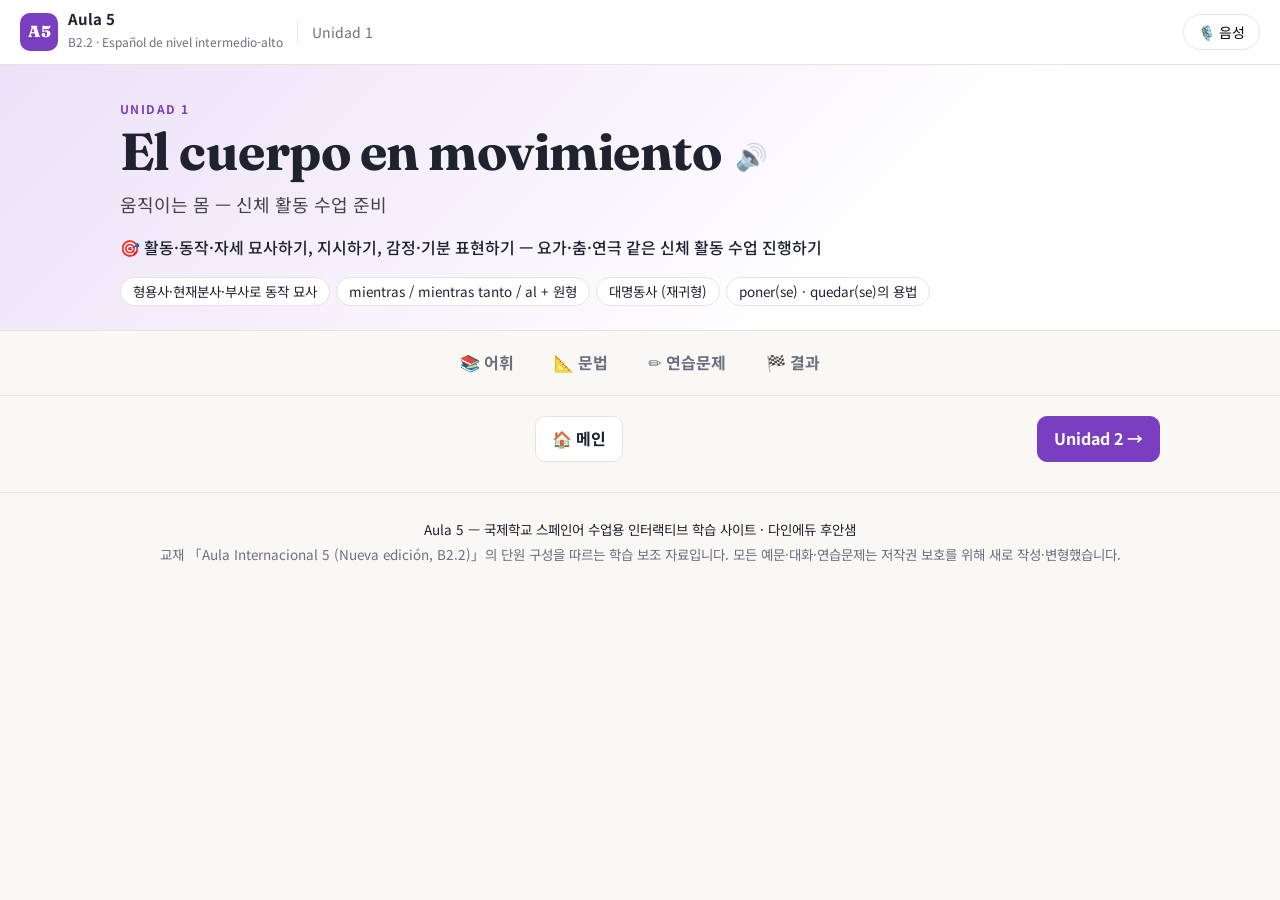
==== unit.html @ e6a2d442 "Aula 5 interactive study site: main page, units, auto-graded exercises, Spanish TTS Co-Authored-By: " ====
<!DOCTYPE html>
<html lang="ko">
<head>
<meta charset="utf-8">
<meta name="viewport" content="width=device-width, initial-scale=1">
<title>Aula · 인터랙티브 스페인어</title>
<link rel="icon" href="data:image/svg+xml,<svg xmlns=%22http://www.w3.org/2000/svg%22 viewBox=%220 0 100 100%22><text y=%22.9em%22 font-size=%2290%22>🇪🇸</text></svg>">
<link rel="stylesheet" href="assets/app.css?v=3">
<script src="assets/tts.js?v=3"></script>
<script src="assets/engine.js?v=3"></script>
<script src="data/config.js?v=3"></script>
</head>
<body>
<div id="app"></div>
<script>AULA.boot('unit');</script>
</body>
</html>
---- assets/app.css ----
@import url('https://fonts.googleapis.com/css2?family=Noto+Sans+KR:wght@400;500;700;900&family=Fraunces:opsz,wght@9..144,600;9..144,800&display=swap');
:root{--c:#d6402f;--c2:#f7d9d4;--ink:#1f2330;--mut:#6b7080;--bg:#faf8f5;--card:#fff;--line:#e8e4dd;--ok:#1f9d55;--okb:#e3f6ea;--bad:#d93636;--badb:#fde8e8;--mid:#c98a00;--midb:#fff4d6;--r:14px}
*{box-sizing:border-box}
body{margin:0;font-family:'Noto Sans KR',system-ui,-apple-system,'Segoe UI',sans-serif;color:var(--ink);background:var(--bg);line-height:1.6;font-size:16px}
a{color:inherit}
.muted{color:var(--mut)}
.wrap{max-width:1080px;margin:0 auto;padding:0 20px}
.top{position:sticky;top:0;z-index:20;display:flex;align-items:center;gap:14px;padding:10px 20px;background:rgba(255,255,255,.92);backdrop-filter:blur(8px);border-bottom:1px solid var(--line)}
.brand{display:flex;align-items:center;gap:10px;text-decoration:none}
.brand b{display:block;font-size:15px;line-height:1.2}.brand small{color:var(--mut);font-size:12px}
.logo{display:grid;place-items:center;width:38px;height:38px;border-radius:10px;background:var(--c);color:#fff;font-weight:900;font-family:Fraunces,serif}
.crumb{color:var(--mut);font-size:14px;border-left:1px solid var(--line);padding-left:14px}
.gear{margin-left:auto;border:1px solid var(--line);background:#fff;border-radius:999px;padding:6px 14px;cursor:pointer;font:inherit;font-size:14px}
.hero{max-width:1080px;margin:0 auto;padding:44px 20px 20px;display:grid;grid-template-columns:1.5fr 1fr;gap:28px;align-items:start}
.eyebrow{text-transform:uppercase;letter-spacing:.12em;font-size:12px;font-weight:700;color:var(--c);margin:0 0 6px}
h1{font-family:Fraunces,'Noto Sans KR',serif;font-size:clamp(32px,5vw,52px);line-height:1.05;margin:0 0 12px;letter-spacing:-.01em}
.lead{font-size:17px;color:#3b4050;margin:0 0 20px}
.stats{display:grid;grid-template-columns:repeat(4,1fr);gap:10px}
.stats div{background:var(--card);border:1px solid var(--line);border-radius:var(--r);padding:12px;text-align:center}
.stats b{display:block;font-size:24px;color:var(--c);font-family:Fraunces,serif}.stats span{font-size:12px;color:var(--mut)}
.howto{background:var(--card);border:1px solid var(--line);border-radius:var(--r);padding:18px 20px;border-top:5px solid var(--c)}
.howto h3{margin:0 0 6px}.howto ol{margin:0 0 12px;padding-left:20px;font-size:14.5px}
.gridhead{display:flex;justify-content:space-between;align-items:center;gap:14px;flex-wrap:wrap;margin:20px 0 14px}
.gridhead h2{margin:0}
.search{flex:1;max-width:420px;padding:11px 16px;border:1px solid var(--line);border-radius:999px;font:inherit;background:#fff}
.grid{display:grid;grid-template-columns:repeat(auto-fill,minmax(300px,1fr));gap:16px;margin-bottom:40px}
.ucard{display:flex;gap:14px;background:var(--card);border:1px solid var(--line);border-radius:var(--r);padding:18px;text-decoration:none;transition:.15s}
.ucard:hover{transform:translateY(-3px);box-shadow:0 10px 26px rgba(0,0,0,.08);border-color:var(--c)}
.unum{font-family:Fraunces,serif;font-size:34px;font-weight:800;color:var(--c);line-height:1}
.ubody{flex:1;min-width:0}.ubody h3{margin:0;font-size:19px}.ubody .ko{margin:0;color:var(--mut);font-size:14px}
.ubody .goal{font-size:13.5px;margin:8px 0}
.tags{display:flex;flex-wrap:wrap;gap:5px}.tags span{font-size:11.5px;background:var(--c2);color:#5a2a22;border-radius:999px;padding:2px 9px}
.prog{display:flex;align-items:center;gap:8px;margin-top:10px}.bar{flex:1;height:6px;background:#eee;border-radius:9px;overflow:hidden}.bar i{display:block;height:100%;background:var(--c)}
.prog small{color:var(--mut);font-size:12px;white-space:nowrap}
.uhero{background:linear-gradient(135deg,var(--c2),#fff 70%);border-bottom:1px solid var(--line);padding:34px 0 24px}
.uhero .ko{font-size:18px;color:#444;margin:0}.uhero .goal{font-weight:500}
.can{display:flex;flex-wrap:wrap;gap:6px;padding:0;list-style:none;margin:8px 0 0}.can li{background:#fff;border:1px solid var(--line);border-radius:999px;padding:3px 12px;font-size:13.5px}
.tabs{position:sticky;top:59px;z-index:15;display:flex;gap:4px;justify-content:center;background:var(--bg);padding:10px;border-bottom:1px solid var(--line);overflow-x:auto}
.tabs button{border:0;background:transparent;font:inherit;font-weight:700;padding:9px 18px;border-radius:999px;cursor:pointer;color:var(--mut);white-space:nowrap}
.tabs button.on{background:var(--c);color:#fff}
.pane{padding:24px 0 10px}
.phead{display:flex;justify-content:space-between;align-items:center;gap:10px;flex-wrap:wrap;margin-bottom:10px}.phead h2{margin:0}
.row{display:flex;gap:8px;align-items:center;flex-wrap:wrap}
.btn{background:var(--c);color:#fff;border:1px solid var(--c);border-radius:10px;padding:9px 16px;font:inherit;font-weight:700;cursor:pointer;text-decoration:none;display:inline-block}
.btn.ghost{background:#fff;color:var(--ink);border-color:var(--line)}
.btn.sm{padding:5px 11px;font-size:13.5px}
.btn:hover{filter:brightness(1.05)}
.spk{border:0;background:transparent;cursor:pointer;font-size:15px;padding:0 4px;opacity:.75;vertical-align:middle}.spk:hover{opacity:1;transform:scale(1.15)}.spk.big{font-size:26px}
.vg{margin:18px 0 8px;font-size:16px;color:var(--c)}
.vgrid{display:grid;grid-template-columns:repeat(auto-fill,minmax(190px,1fr));gap:8px}
.vcard{display:flex;flex-direction:column;align-items:flex-start;text-align:left;background:#fff;border:1px solid var(--line);border-radius:12px;padding:10px 12px;cursor:pointer;font:inherit}
.vcard:hover{border-color:var(--c)}
.vcard .es{font-weight:700}.vcard .kr{font-size:13px;color:var(--mut)}
.cards .vcard .kr{visibility:hidden}.cards .vcard.show .kr{visibility:visible}.cards .vcard{min-height:74px}
.gcard{background:#fff;border:1px solid var(--line);border-radius:var(--r);padding:18px 20px;margin-bottom:14px;border-left:5px solid var(--c)}
.gcard h3{margin:0 0 6px}.gcard p{margin:6px 0}
.tscroll{overflow-x:auto}
.gt{border-collapse:collapse;margin:8px 0;min-width:280px}.gt th,.gt td{border:1px solid var(--line);padding:6px 12px;text-align:left;font-size:15px}.gt th{background:var(--c2)}
.gex{list-style:none;padding:0;margin:8px 0}.gex li{padding:4px 0;border-bottom:1px dashed var(--line)}.gex small{display:block;color:var(--mut);margin-left:28px}
.tip{background:#fffbea;border-radius:10px;padding:8px 12px;font-size:14.5px}
.jump{display:flex;flex-wrap:wrap;gap:4px}.jump a{display:grid;place-items:center;width:30px;height:30px;border-radius:8px;background:#fff;border:1px solid var(--line);text-decoration:none;font-size:13px;font-weight:700}
.ex{background:#fff;border:1px solid var(--line);border-radius:var(--r);padding:18px 20px;margin-bottom:18px;scroll-margin-top:120px}
.exh{display:flex;gap:12px;align-items:flex-start}.exh h3{margin:0;font-size:17.5px}.exh p{margin:2px 0 0;font-size:14px}
.exn{display:grid;place-items:center;min-width:32px;height:32px;border-radius:50%;background:var(--c);color:#fff;font-weight:900}
.score{margin-left:auto;font-weight:900;border-radius:999px;padding:2px 12px;font-size:14px}.score.ok{background:var(--okb);color:var(--ok)}.score.mid{background:var(--midb);color:var(--mid)}
.exb{margin:12px 0}
.items{padding-left:24px;margin:8px 0}.items>li{margin:10px 0;line-height:2.1}
.line{display:inline}
.blank{font:inherit;border:0;border-bottom:2px solid #b9bdc8;background:#f6f7fa;border-radius:6px 6px 0 0;padding:1px 6px;margin:0 3px;color:#123;min-width:4ch}
select.blank{border:1px solid #c9ccd5;border-radius:8px;padding:3px 6px;background:#fff;cursor:pointer}
.blank:focus{outline:2px solid var(--c);outline-offset:1px}
.blank.wide{flex:1;min-width:220px;padding:6px 10px}
.right{background:var(--okb)!important;border-color:var(--ok)!important}
.wrong{background:var(--badb)!important;border-color:var(--bad)!important}
.sol{color:var(--bad);font-size:13.5px;font-weight:700;margin:0 6px}
.hint{display:block;color:var(--mut);font-size:13px;line-height:1.4}
.wordbox{display:flex;flex-wrap:wrap;gap:6px;background:#f4f1ec;border-radius:10px;padding:10px;margin-bottom:6px}.wordbox span{background:#fff;border:1px solid var(--line);border-radius:8px;padding:2px 10px;font-size:14.5px}
.reading{background:#f8f6f2;border-radius:12px;padding:14px 16px;margin:10px 0;line-height:1.75}
.reading.hide{filter:blur(6px);user-select:none;pointer-events:none;max-height:140px;overflow:hidden}
.dlgbox .dl{display:flex;gap:10px;padding:4px 6px;border-radius:8px;cursor:pointer}.dl:hover,.dl.now{background:var(--c2)}
.dl b{min-width:74px;color:var(--c)}.dl small{display:block;color:var(--mut);font-size:13px}
.mc .q{font-weight:500}
.opts{display:flex;flex-wrap:wrap;gap:6px;margin-top:4px}
.opt{display:flex;align-items:center;gap:6px;border:1px solid var(--line);border-radius:10px;padding:3px 12px;cursor:pointer;background:#fff;line-height:1.6}
.opt:has(input:checked){border-color:var(--c);background:var(--c2)}
.opt input{accent-color:var(--c)}
.seg{display:inline-flex;border:1px solid var(--line);border-radius:10px;overflow:hidden;flex-wrap:wrap}
.seg button{border:0;border-right:1px solid var(--line);background:#fff;font:inherit;font-size:14px;padding:3px 12px;cursor:pointer}
.seg button:last-child{border-right:0}
.seg button.on{background:var(--c);color:#fff}
.seg button.ans{box-shadow:inset 0 -3px 0 var(--ok)}
.seg.right,.seg.wrong{border-width:2px}
.tfrow{display:flex;justify-content:space-between;gap:12px;align-items:center;flex-wrap:wrap;line-height:1.5!important}
.match{display:grid;gap:8px}.mrow{display:grid;grid-template-columns:1fr 24px 1.2fr;gap:8px;align-items:center;border-bottom:1px dashed var(--line);padding-bottom:6px}
.arrow{color:var(--mut)}
.sortw{display:grid;gap:8px}.srow{display:flex;justify-content:space-between;align-items:center;gap:10px;flex-wrap:wrap;border-bottom:1px dashed var(--line);padding-bottom:6px}.sw{font-weight:700}
.ans{min-height:44px;border:2px dashed #c9ccd5;border-radius:10px;padding:5px;display:flex;flex-wrap:wrap;gap:5px;line-height:1.4}
.pool{display:flex;flex-wrap:wrap;gap:5px;margin-top:6px;line-height:1.4}
.chip{border:1px solid var(--line);background:#fff;border-radius:8px;padding:5px 11px;font:inherit;cursor:pointer;box-shadow:0 1px 0 rgba(0,0,0,.08)}
.ans .chip{background:var(--c2);border-color:var(--c)}
textarea{width:100%;font:inherit;border:1px solid var(--line);border-radius:10px;padding:10px;margin-top:8px}
.model{background:var(--okb);border-radius:10px;padding:10px 14px;margin-top:10px}
.tips{font-size:14.5px;margin:6px 0}
.accents{display:flex;gap:4px;align-items:center;flex-wrap:wrap;margin-top:8px}.accents button{border:1px solid var(--line);background:#fff;border-radius:6px;min-width:30px;padding:2px 6px;cursor:pointer;font:inherit}
.exbar{display:flex;gap:8px;flex-wrap:wrap}
.fb{display:none;margin-top:10px;padding:10px 14px;border-radius:10px;font-weight:700}.fb.show{display:block}.fb.ok{background:var(--okb);color:var(--ok)}.fb.mid{background:var(--midb);color:var(--mid)}.fb.bad{background:var(--badb);color:var(--bad)}
.result{display:flex;gap:24px;align-items:center;background:#fff;border:1px solid var(--line);border-radius:var(--r);padding:20px;margin-bottom:16px}
.ring{--p:0;width:120px;height:120px;border-radius:50%;display:grid;place-content:center;text-align:center;background:conic-gradient(var(--c) calc(var(--p)*1%),#eee 0);position:relative}
.ring::before{content:'';position:absolute;inset:12px;border-radius:50%;background:#fff}
.ring b,.ring small{position:relative}.ring b{font-size:34px;line-height:1;font-family:Fraunces,serif}
.rtable{width:100%;border-collapse:collapse;background:#fff;border-radius:var(--r);overflow:hidden;margin-bottom:14px}
.rtable th,.rtable td{padding:9px 12px;border-bottom:1px solid var(--line);text-align:left}.rtable tr.click{cursor:pointer}.rtable tr.click:hover{background:var(--c2)}
.pill{border-radius:999px;padding:1px 10px;font-weight:700;font-size:13.5px}.pill.ok{background:var(--okb);color:var(--ok)}.pill.mid{background:var(--midb);color:var(--mid)}.pill.bad{background:var(--badb);color:var(--bad)}
.pager{display:flex;justify-content:space-between;margin:20px auto 30px}
.modal{position:fixed;inset:0;background:rgba(0,0,0,.4);display:grid;place-items:center;z-index:50;padding:16px}
.modal .card{background:#fff;border-radius:16px;padding:22px;max-width:520px;width:100%}
.modal label{display:flex;gap:10px;align-items:center;margin:10px 0}.modal select{flex:1;font:inherit;padding:6px;max-width:100%}
.modal h3{margin:0 0 6px}
footer{border-top:1px solid var(--line);padding:22px 20px;text-align:center;font-size:13.5px}footer p{margin:4px 0}
@media (max-width:760px){.hero{grid-template-columns:1fr;padding-top:26px}.stats{grid-template-columns:repeat(2,1fr)}.crumb{display:none}.mrow{grid-template-columns:1fr}.arrow{display:none}.tabs{justify-content:flex-start;top:59px}.result{flex-direction:column;text-align:center}.ex{padding:14px}}
@media print{.top,.tabs,.exbar,.pager,.accents,.spk,.gear{display:none!important}.pane{display:block!important}}
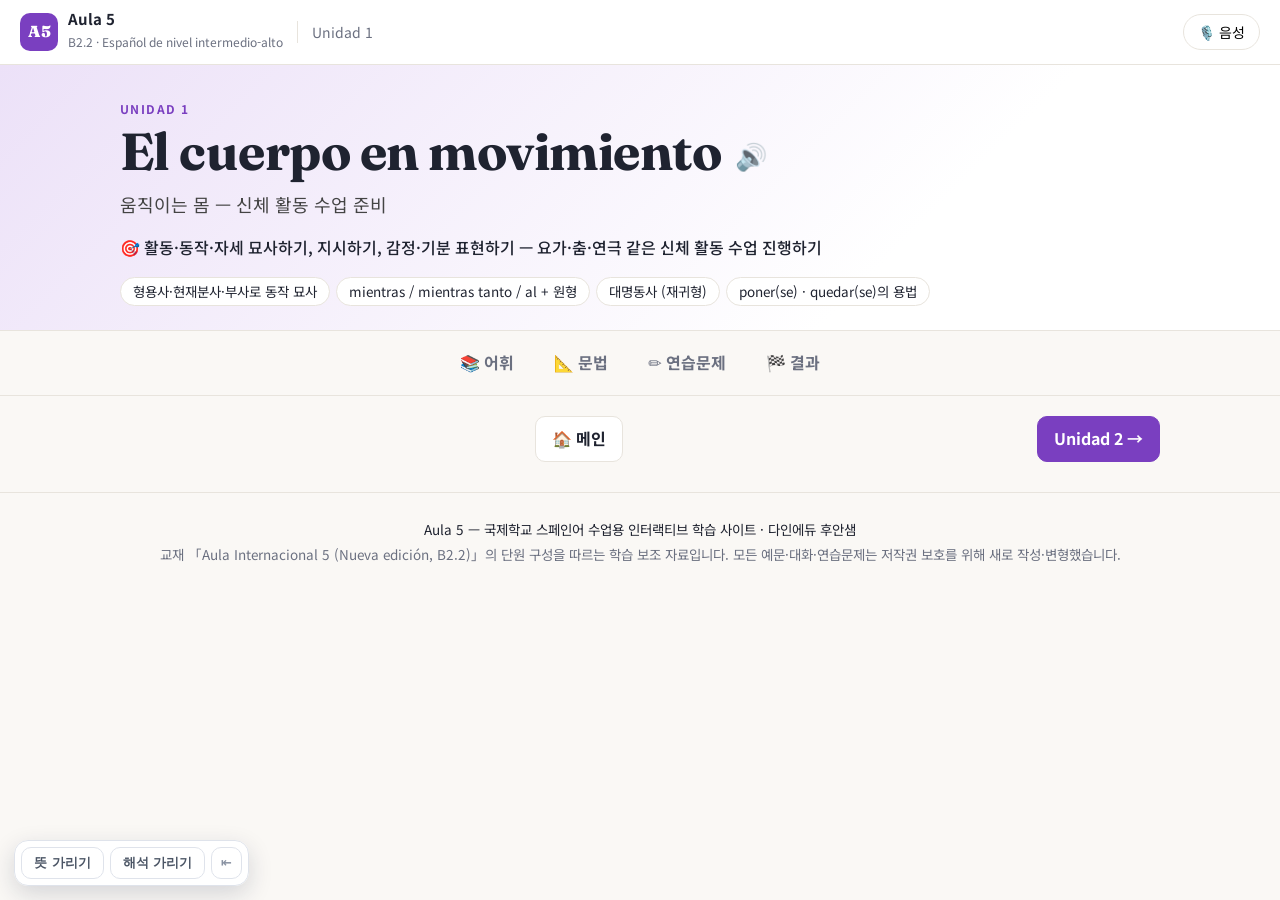
==== commit e3a043e1: "뜻 가리기 · 해석 가리기 기능 추가 화면 왼쪽 아래 버튼으로 단어 뜻과 문장 해석을 흐리게 가리고, 가려진 부분을 누르면 하나씩 확인할 수 있습니다. 설정은 페이지를 옮겨도 유지" ====
--- a/unit.html
+++ b/unit.html
@@ -13,5 +13,6 @@
 <body>
 <div id="app"></div>
 <script>AULA.boot('unit');</script>
+<script src="dain-hide.js" defer></script>
 </body>
 </html>
